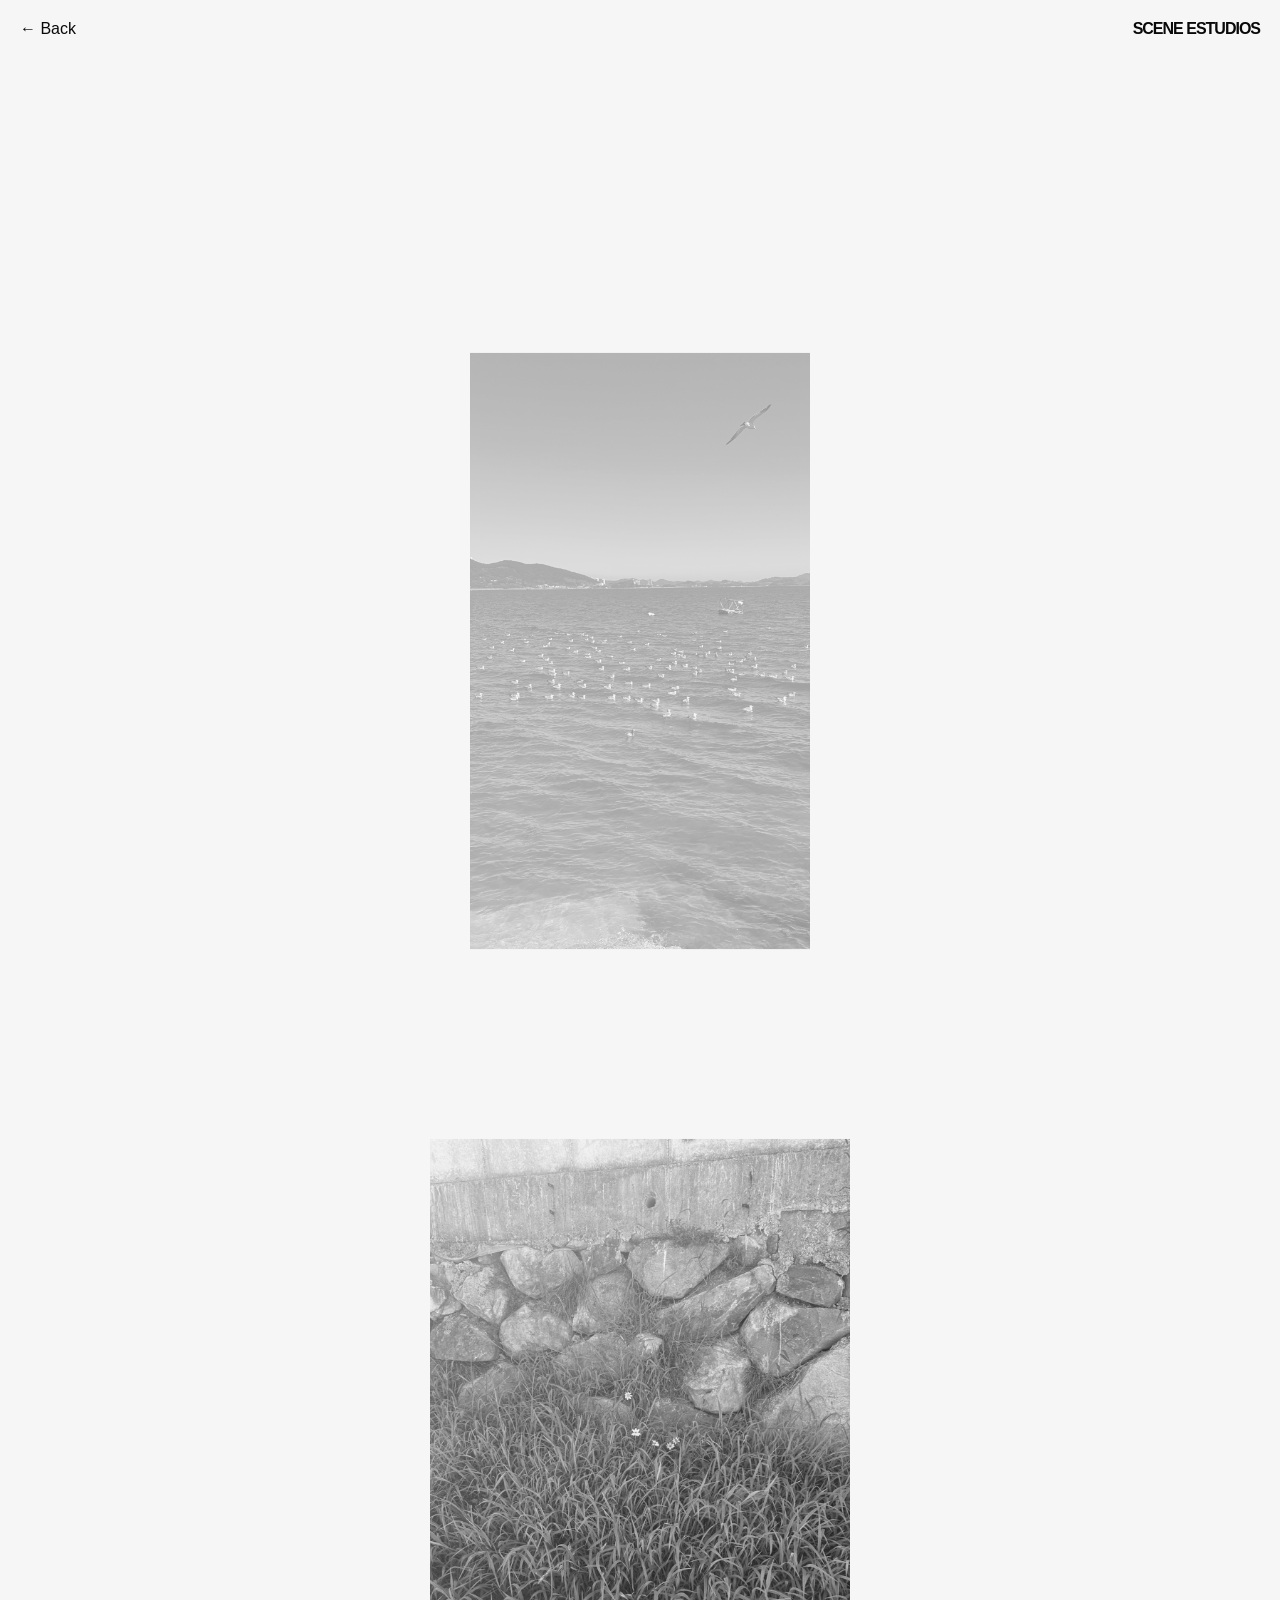
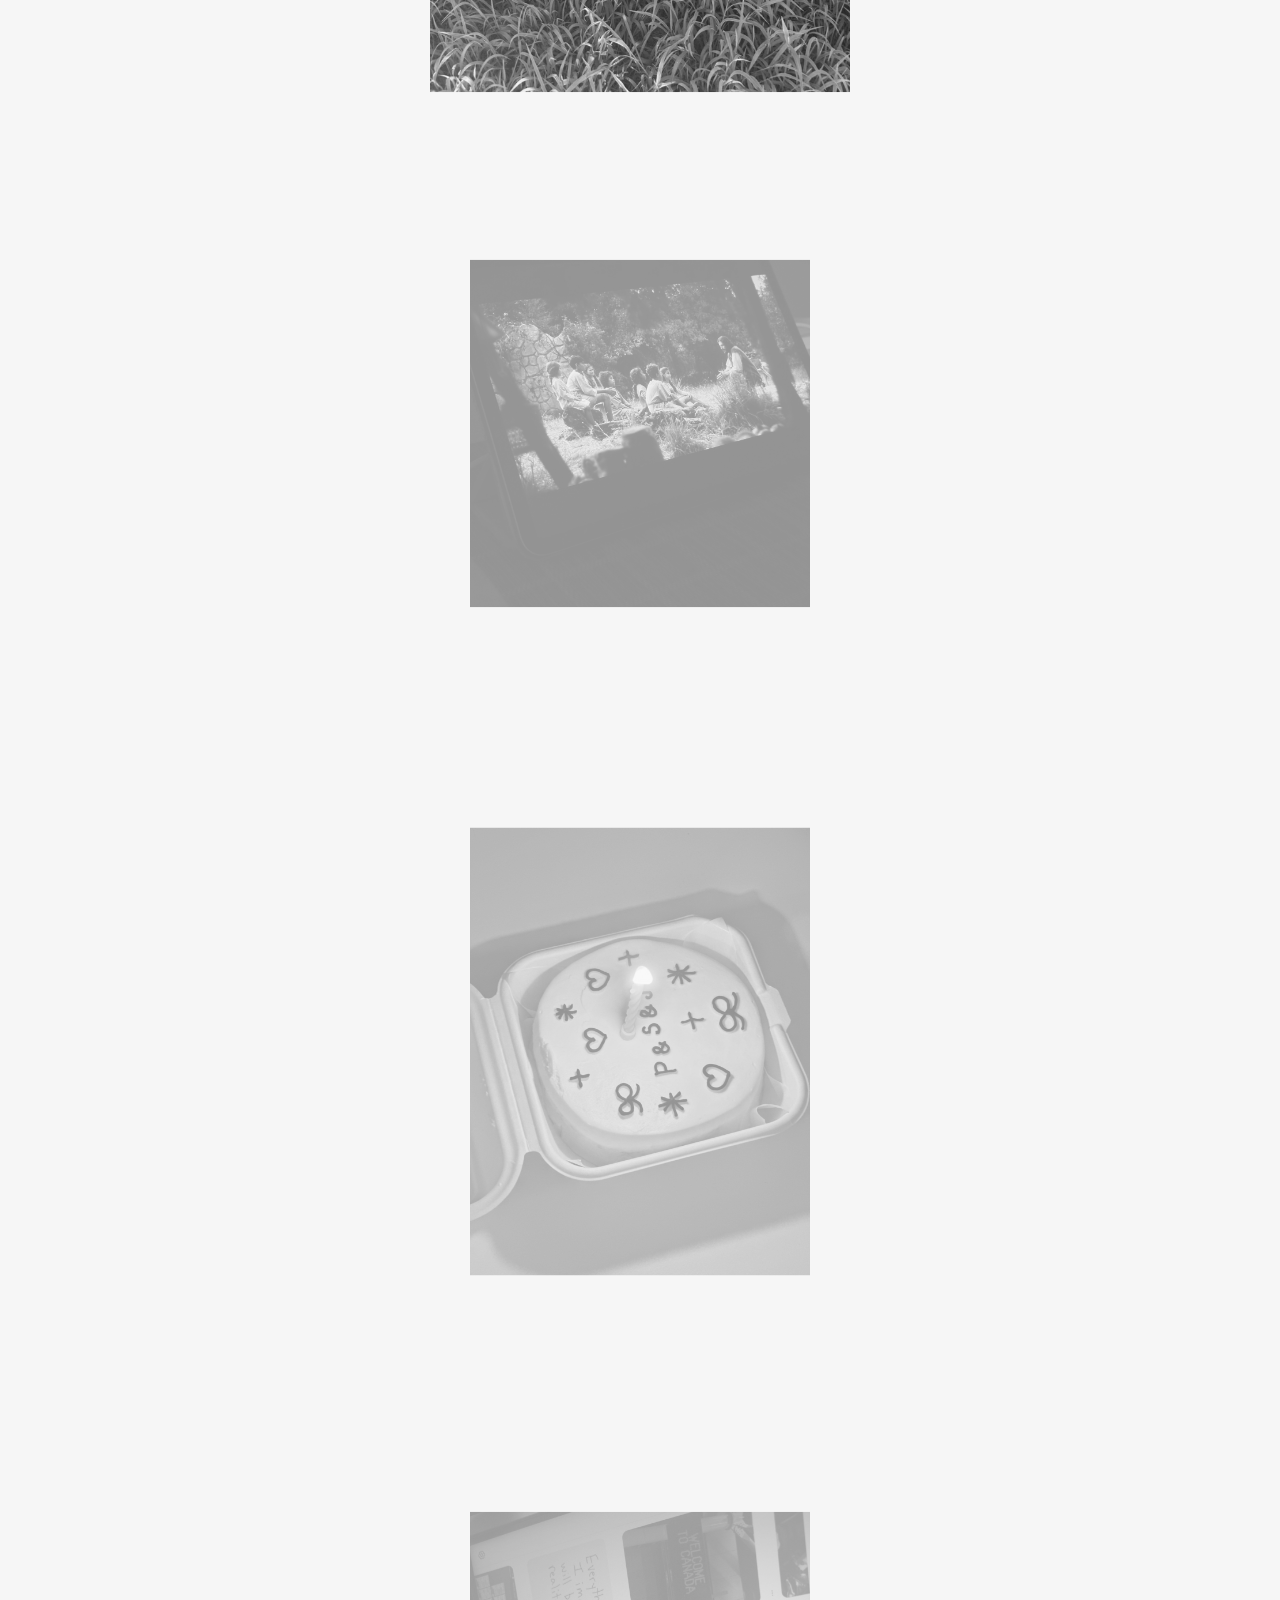
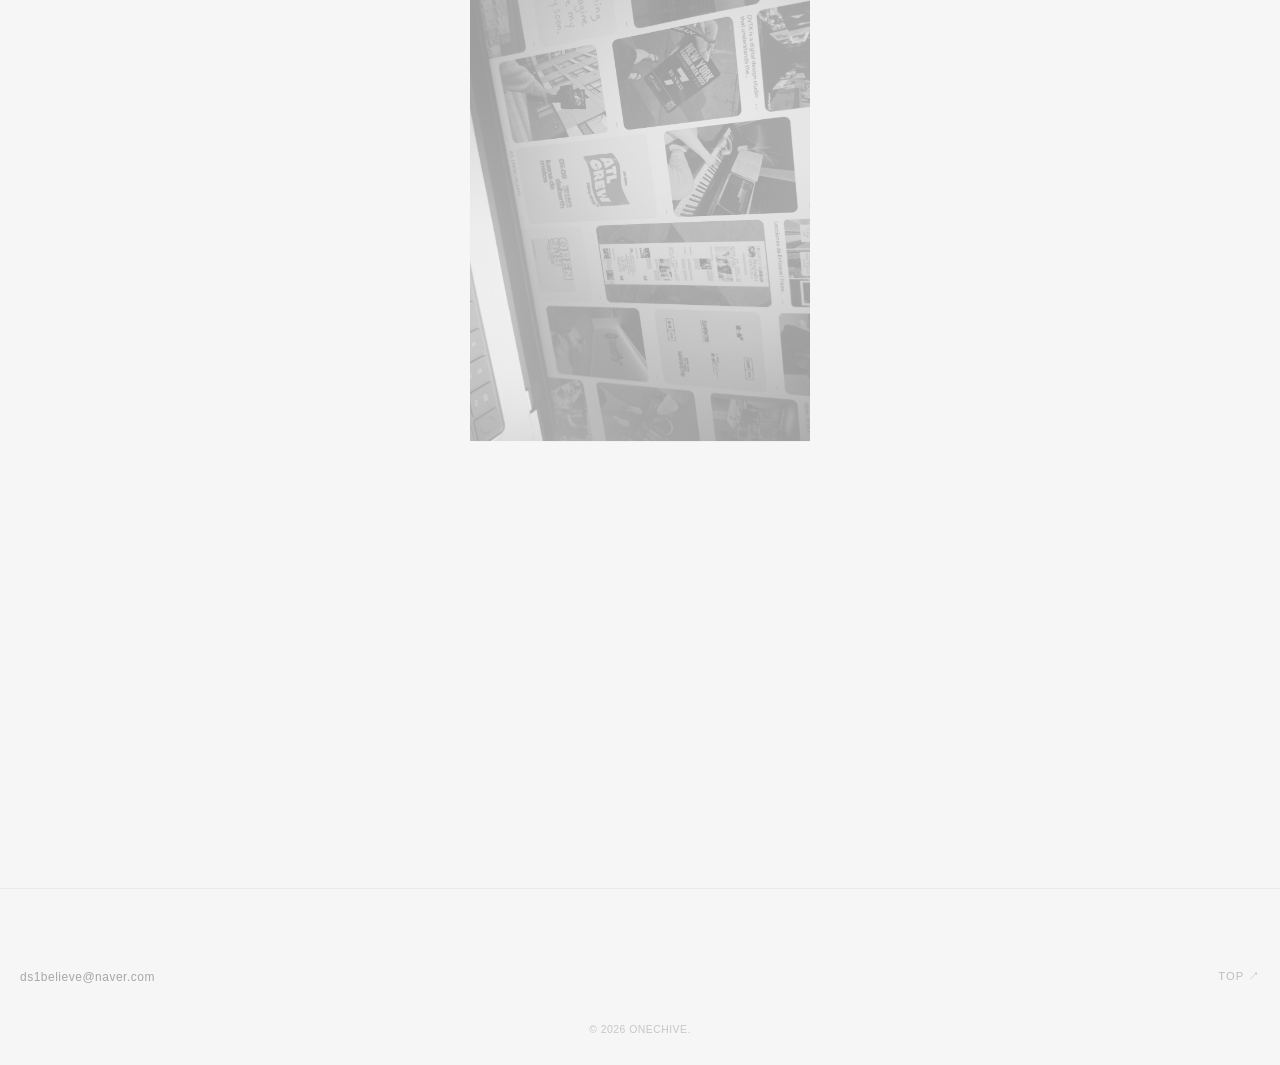
==== work02.html @ 58cfc204 "first commit" ====
<!DOCTYPE html>
<html lang="ko">
<head>
    <meta charset="UTF-8">
    <meta name="viewport" content="width=device-width, initial-scale=1.0">
    <title>Work 02 - Gallery Interaction</title>
    <link rel="preconnect" href="https://fonts.googleapis.com">
    <link rel="stylesheet" href="style.css">
</head>
<body>

    <header>
        <div class="back-btn" onclick="history.back()">← Back</div>
        <div class="logo">SCENE ESTUDIOS</div>
    </header>

    <main class="interaction-gallery">
<main class="interaction-gallery">
        <div class="scroll-item">
            <div class="scroll-img-box">
                <img src="img/work01.jpg" alt="A village overlooking the sea">
                <div class="img-gradient"></div> 
                <div class="scroll-text-box">
                    <span class="num">01</span>
                    <h3>A village overlooking the sea</h3>
                    <p>Having lived in a village overlooking the sea since childhood, I feel close to nature.</p>
                </div>
            </div>
        </div>

        <div class="scroll-item">
            <div class="scroll-img-box">
                <img src="img/work02.jpg" alt="Natural Flow">
                <div class="img-gradient"></div>
                <div class="scroll-text-box">
                    <span class="num">02</span>
                    <h3>The beauty of nature</h3>
                    <p>The healing we receive from nature is profound.<br> TMI: I listen to natural ASMR while doing design work. </p>
                </div>
            </div>
        </div>

        <div class="scroll-item">
            <div class="scroll-img-box">
                <img src="img/work03.jpg" alt="Modern Texture">
                <div class="img-gradient"></div>
                <div class="scroll-text-box">
                    <span class="num">03</span>
                    <h3>Film</h3>
                    <p>My love for design began with films, so I draw a great deal of inspiration from them.</p>
                </div>
            </div>
        </div>

        <div class="scroll-item">
            <div class="scroll-img-box">
                <img src="img/work04.jpg" alt="Soft Contrast">
                <div class="img-gradient"></div>
                <div class="scroll-text-box">
                    <span class="num">04</span>
                    <h3>Friend</h3>
                    <p>Meeting friends occasionally without feeling awkward is like being transported back to childhood. </p>
                </div>
            </div>
        </div>

        <div class="scroll-item">
            <div class="scroll-img-box">
                <img src="img/work05.jpg" alt="Deep Archive">
                <div class="img-gradient"></div>
                <div class="scroll-text-box">
                    <span class="num">05</span>
                    <h3>Reference</h3>
                    <p>Every day, learning something new and discovering the world of design opens up through looking at references...</p>
                </div>
            </div>
        </div>
    </main>
    </main>
    <footer>
    <div class="footer-minimal">
        <a href="mailto:yourname@email.com" class="footer-email">ds1believe@naver.com</a>
        <div class="scroll-up" onclick="scrollToTop()">
            top ↗
        </div>
    </div>
    <div class="footer-bottom">
        <span>© 2026 ONECHIVE.</span>
    </div>
</footer>

    <script src="script.js"></script>
</body>
</html>
---- style.css ----
/* 1. 공통 초기화 및 변수 */
* {
    margin: 0;
    padding: 0;
    box-sizing: border-box;
    font-family: 'Inter', sans-serif;
    text-decoration: none;
    color: inherit;
}

body {
    background: #f6f6f6;
    color: #1a1a1a;
    overflow-x: hidden;
}

/* 2. 공통 헤더 및 메뉴 (메인 & 상세 공용) */
header {
    position: fixed;
    top: 0;
    width: 100%;
    padding: 20px;
    display: flex;
    justify-content: space-between;
    align-items: center;
    z-index: 100;
    mix-blend-mode: difference;
    color: white;
}

/* 메뉴 숫자 옆 서브 텍스트 스타일 */
.menu-links a {
    display: flex;
    align-items: baseline;
    gap: 20px;
    font-size: 5rem;
    line-height: 1.1;
    transition: 0.4s ease;
    font-family: 'Inter', sans-serif;
}

.menu-sub {
    font-size: 1rem;
    font-weight: 300;
    text-transform: uppercase;
    letter-spacing: 2px;
    opacity: 0;
    transition: 0.4s ease;
    font-family: 'Inter', sans-serif;
}

/* 메뉴에 마우스 올렸을 때(호버) 효과 */
.menu-links a:hover {
    padding-left: 20px;
}

.menu-links a:hover .menu-sub {
    opacity: 1;
}

.logo {
    font-weight: bold;
    letter-spacing: -1px;
}

.back-btn,
.menu-open-btn {
    cursor: pointer;
    font-weight: 500;
}

/* 3. 메인 페이지 전용 - 인트로 애니메이션 */
.intro {
    position: relative;
    width: 100%;
    height: 100vh;
    background: #000;
    overflow: hidden;
}

.floating-img {
    position: absolute;
    width: 180px;
    height: 240px;
    opacity: 0;
    transform: translateY(20px);
    animation: floatLoop 4s infinite ease-in-out;
}

.floating-img img {
    width: 100%;
    height: 100%;
    object-fit: cover;
}

/* 사진 배치 지연 */
.img1 {
    top: 15%;
    left: 10%;
    animation-delay: 0s;
}

.img2 {
    top: 40%;
    left: 55%;
    animation-delay: 0.5s;
}

.img3 {
    top: 60%;
    left: 15%;
    animation-delay: 1s;
}

.img4 {
    top: 10%;
    left: 60%;
    animation-delay: 1.5s;
}

.img5 {
    top: 45%;
    left: 25%;
    animation-delay: 2s;
}

@keyframes floatLoop {
    0%,
    100% {
        opacity: 0;
        transform: translateY(20px);
    }
    30%,
    70% {
        opacity: 1;
        transform: translateY(0px);
    }
}

.scroll-hint {
    position: absolute;
    bottom: 30px;
    left: 50%;
    transform: translateX(-50%);
    color: white;
    font-size: 0.8rem;
    letter-spacing: 2px;
}

/* 4. 메인 페이지 전용 - 메뉴 오버레이 */
.menu-overlay {
    position: fixed;
    top: 0;
    left: 0;
    width: 100%;
    height: 100%;
    background: #fff;
    z-index: 200;
    display: flex;
    flex-direction: column;
    justify-content: center;
    align-items: center;
    clip-path: circle(0% at 100% 0%);
    transition: 0.6s ease-in-out;
    color: #1a1a1a;
}

.menu-overlay.active {
    clip-path: circle(150% at 100% 0%);
}

.menu-links a {
    font-size: 3rem;
    margin: 15px 0;
    font-weight: bold;
    transition: 0.3s;
}

.menu-links a:hover {
    color: #888;
}

.menu-close-btn {
    position: absolute;
    top: 20px;
    right: 20px;
    font-weight: bold;
    cursor: pointer;
    color: #1a1a1a;
}

/* 5. 공통 갤러리 및 상세 페이지 본문 레이아웃 */
.gallery,
.detail-content {
    padding: 80px 20px;
}

/* 공통 페이드인 애니메이션 */
.fade-in {
    opacity: 0;
    transform: translateY(40px);
    transition: 1s cubic-bezier(0.2, 1, 0.2, 1);
}

.fade-in.visible {
    opacity: 1;
    transform: translateY(0);
}

/* 메인 리스트 아이템 */
.item {
    display: block;
    margin-bottom: 60px;
}

.img-box {
    width: 100%;
    overflow: hidden;
    background: #ddd;
}

.img-box img {
    width: 100%;
    display: block;
    transition: 0.6s ease;
}

.item:hover .img-box img {
    transform: scale(1.05);
}

.item-info {
    display: flex;
    justify-content: space-between;
    padding: 15px 0;
    border-bottom: 1px solid #ddd;
}

/* 6. 상세 페이지 전용 - 히어로 슬라이더 */
.detail-hero {
    position: relative;
    width: 100%;
    height: 100vh;
    overflow: hidden;
}

.slider-container {
    width: 100%;
    height: 100%;
    position: relative;
}

.slide {
    position: absolute;
    top: 0;
    left: 0;
    width: 100%;
    height: 100%;
    opacity: 0;
    transition: transform 1s cubic-bezier(0.7, 0, 0.3, 1), opacity 0.8s ease;
    transform: translateX(100%);
}

.slide.active {
    opacity: 1;
    transform: translateX(0);
}

.slide.prev {
    transform: translateX(-100%);
}

.slide img {
    width: 100%;
    height: 100%;
    object-fit: cover;
}

.hero-text-overlay {
    position: absolute;
    top: 50%;
    left: 50%;
    transform: translate(-50%, -50%);
    text-align: center;
    color: white;
    z-index: 10;
    width: 90%;
}

.title {
    font-size: 4rem;
    font-weight: 300;
    letter-spacing: -2px;
    line-height: 1;
}

.subtitle {
    font-style: italic;
    font-size: 1rem;
    opacity: 0.8;
    margin-top: 10px;
}

/* 상세 페이지 본문 텍스트 스타일링 */
.content-text-box {
    margin-bottom: 60px;
}

.content-text-box h2 {
    font-size: 1.5rem;
    margin-bottom: 20px;
    border-bottom: 1px solid #1a1a1a;
    padding-bottom: 10px;
}

.content-text-box p {
    font-size: 1.1rem;
    line-height: 1.6;
}

.meta-info {
    margin-top: 20px;
    display: flex;
    gap: 20px;
    font-size: 0.8rem;
    text-transform: uppercase;
    opacity: 0.6;
}

footer {
    padding: 40px 20px;
    text-align: center;
    font-size: 0.8rem;
    opacity: 0.5;
}

/* 상세 페이지 상세 레이아웃 수정 */
/* 히어로 텍스트 스타일 수정 (오버라이딩) */
.hero-text-overlay {
    position: absolute;
    bottom: 10%;
    left: 20px;
    top: auto;
    transform: none;
    text-align: left;
    color: white;
    z-index: 5;
}

.label {
    font-size: 0.9rem;
    font-weight: bold;
    display: block;
    margin-bottom: 10px;
}

.main-title {
    font-size: 4.5rem;
    line-height: 0.9;
    letter-spacing: -3px;
    text-transform: uppercase;
    margin-bottom: 20px;
}

.hero-desc {
    font-size: 1rem;
    max-width: 250px;
    opacity: 0.8;
    line-height: 1.4;
}

/* 인포 그리드 (데이터 섹션) */
.detail-info-grid {
    padding: 60px 20px;
    background: #f6f6f6;
}

.info-row {
    display: flex;
    justify-content: space-between;
    margin-bottom: 40px;
    border-top: 1px solid #000;
    padding-top: 20px;
}

.info-label {
    display: block;
    font-size: 10px;
    text-transform: uppercase;
    margin-bottom: 5px;
    opacity: 0.5;
}

.info-value {
    font-size: 10px;
    font-weight: 300;
}

.overview-box h3 {
    font-size: 1rem;
    text-transform: uppercase;
    margin-bottom: 15px;
}

.overview-box p {
    font-size: 1.1rem;
    line-height: 1.5;
    color: #333;
    letter-spacing: -0.5px;
}

/* 갤러리 비대칭 배치 */
.detail-gallery {
    padding: 0 20px 80px;
    display: flex;
    flex-direction: column;
    gap: 40px;
}

.gallery-item img {
    width: 100%;
    display: block;
    object-fit: cover;
}

.gallery-row {
    display: grid;
    grid-template-columns: 1.5fr 1fr;
    gap: 20px;
    align-items: start;
}

.caption {
    font-size: 0.8rem;
    margin-top: 10px;
    opacity: 0.6;
}

.side-text {
    font-size: 0.9rem;
    line-height: 1.4;
    padding-top: 20px;
    border-top: 1px solid #ddd;
}


/* PC 전용 링크 팝업 스타일 */
.pc-link-wrapper {
    display: flex;
    justify-content: center;
    padding: 40px 20px 100px;
}

.pc-link-card {
    display: flex;
    justify-content: space-between;
    align-items: center;
    width: 100%;
    max-width: 400px;
    padding: 20px 25px;
    background: #ffffff;
    border: 0.5px solid #e0e0e0;
    border-radius: 2px;
    transition: all 0.5s cubic-bezier(0.2, 1, 0.2, 1);
    box-shadow: 0 10px 30px rgba(0, 0, 0, 0.03);
}

.pc-link-card:hover {
    transform: translateY(-5px);
    border-color: #1a1a1a;
    box-shadow: 0 15px 40px rgba(0, 0, 0, 0.08);
}

.pc-tag {
    display: block;
    font-size: 0.6rem;
    text-transform: uppercase;
    letter-spacing: 1.5px;
    margin-bottom: 8px;
    opacity: 0.4;
}

.pc-title {
    font-size: 0.85rem;
    font-weight: 400;
    letter-spacing: -0.3px;
    color: #1a1a1a;
}

.pc-arrow {
    font-size: 1rem;
    opacity: 0.3;
    transition: transform 0.3s ease;
}

.pc-link-card:hover .pc-arrow {
    transform: translate(3px, -3px);
    opacity: 1;
}

/* 모바일 화면에서 너무 크지 않게 조절 */
@media (max-width: 480px) {
    .pc-link-card {
        padding: 15px 20px;
    }
    .pc-title {
        font-size: 0.8rem;
    }
}




/* --- 상세 페이지 텍스트 오버레이 스타일 (중앙 재배치용) --- */
.hero-text-overlay {
    position: absolute;
    top: 50%;
    left: 50%;
    transform: translate(-50%, -50%);
    text-align: center;
    color: white;
    z-index: 10;
    width: 90%;
}

.main-title {
    font-size: 3.5rem;
    line-height: 1;
    letter-spacing: -2px;
    text-transform: uppercase;
    font-weight: 300;
}

.subtitle {
    margin-top: 15px;
    font-size: 1rem;
    font-style: italic;
    opacity: 0.9;
}

/* 2. 이미지 내부에 겹쳐지는 텍스트 박스 */
.overlap-container {
    position: relative;
    width: 100%;
}

.text-on-image {
    position: absolute;
    bottom: 30px;
    left: 20px;
    color: white;
    max-width: 200px;
    z-index: 5;
}

.text-on-image h3 {
    font-size: 1rem;
    margin-bottom: 8px;
    text-transform: uppercase;
}

.text-on-image p {
    font-size: 0.85rem;
    line-height: 1.4;
    opacity: 0.8;
}

.text-on-image.top-left {
    top: 20px;
    left: 20px;
    bottom: auto;
}

/* 3. 갤러리 이미지 위치 조정 */
.gallery-item {
    position: relative;
    overflow: hidden;
}

.gallery-item img {
    width: 100%;
    height: auto;
    display: block;
}

/* Work 02: 인터랙션 갤러리 레이아웃 */
.interaction-gallery {
    padding: 150px 0 200px;
    display: flex;
    flex-direction: column;
    align-items: center;
    gap: 150px;
}

.scroll-item {
    position: relative;
    width: 80%;
    max-width: 500px;
    display: flex;
    flex-direction: column;
    align-items: center;
    transition: all 0.8s cubic-bezier(0.2, 1, 0.2, 1);
}

.scroll-img-box {
    position: relative; /* 그라데이션 배치를 위한 기준점 */
    width: 100%;
    overflow: hidden;
    transform: scale(0.85);
    filter: grayscale(100%);
    opacity: 0.4;
    transition: all 1s ease;
}

.scroll-img-box img {
    width: 100%;
    height: auto;
    display: block;
}

/* 이미지 하단 블랙 그라데이션 */
.img-gradient {
    position: absolute;
    bottom: 0;
    left: 0;
    width: 100%;
    height: 50%; /* 하단에서 절반 정도 올라오도록 */
    background: linear-gradient(to top, rgba(0, 0, 0, 0.6) 0%, rgba(0, 0, 0, 0) 100%);
    z-index: 5;
    opacity: 0; /* 평소엔 숨김 */
    transition: opacity 1s ease;
}

.scroll-text-box {
    position: absolute;
    left: -15%;
    top: 50%;
    transform: translateY(-50%);
    z-index: 10;
    opacity: 0;
    pointer-events: none;
    transition: all 0.8s ease;
    /* mix-blend-mode: difference; */ /* 그라데이션을 썼으므로 주석 처리하거나 빼도 됩니다 */
    color: white; /* 텍스트는 흰색으로 고정 */
}

.scroll-text-box .num {
    font-size: 0.8rem;
    font-weight: bold;
    display: block;
}

.scroll-text-box h3 {
    font-size: 2rem;
    text-transform: uppercase;
    line-height: 1.1;
    margin: 10px 0;
    letter-spacing: -1px;
}

.scroll-text-box p {
    font-size: 0.9rem;
    max-width: 150px;
    opacity: 0.8;
}

/* 활성화 상태 (중앙 감지 시) */
.scroll-item.active .scroll-img-box {
    transform: scale(1.05);
    filter: grayscale(0%);
    opacity: 1;
}

/* 활성화 시 그라데이션도 함께 나타남 */
.scroll-item.active .img-gradient {
    opacity: 1;
}

.scroll-item.active .scroll-text-box {
    opacity: 1;
    left: -10%;
}

@media (max-width: 768px) {
    .scroll-text-box {
        left: 20px;
        top: auto;
        bottom: 30px; /* 아래쪽으로 배치 */
        transform: none;
    }

    .scroll-item.active .scroll-text-box {
        left: 20px;
    }
    
    .scroll-text-box h3 {
        font-size: 1.5rem;
    }
}

/* 푸터 */
footer {
    padding: 80px 20px 30px;
    background: #f6f6f6;
    border-top: 0.5px solid #e0e0e0;
}

.footer-minimal {
    display: flex;
    justify-content: space-between;
    align-items: center;
    margin-bottom: 40px;
}

.footer-email {
    font-size: 0.75rem;
    font-weight: 400;
    letter-spacing: 0.5px;
    opacity: 0.7;
    transition: opacity 0.3s ease;
}

.footer-email:hover {
    opacity: 1;
}

.scroll-up {
    font-size: 0.7rem;
    font-weight: 400;
    text-transform: uppercase;
    letter-spacing: 1px;
    cursor: pointer;
    opacity: 0.5;
    transition: opacity 0.3s ease;
}

.scroll-up:hover {
    opacity: 1;
}

.footer-bottom {
    font-size: 0.65rem;
    color: #999;
    letter-spacing: 0.5px;
}

@media (max-width: 480px) {
    .footer-minimal {
        flex-direction: row;
    }
}
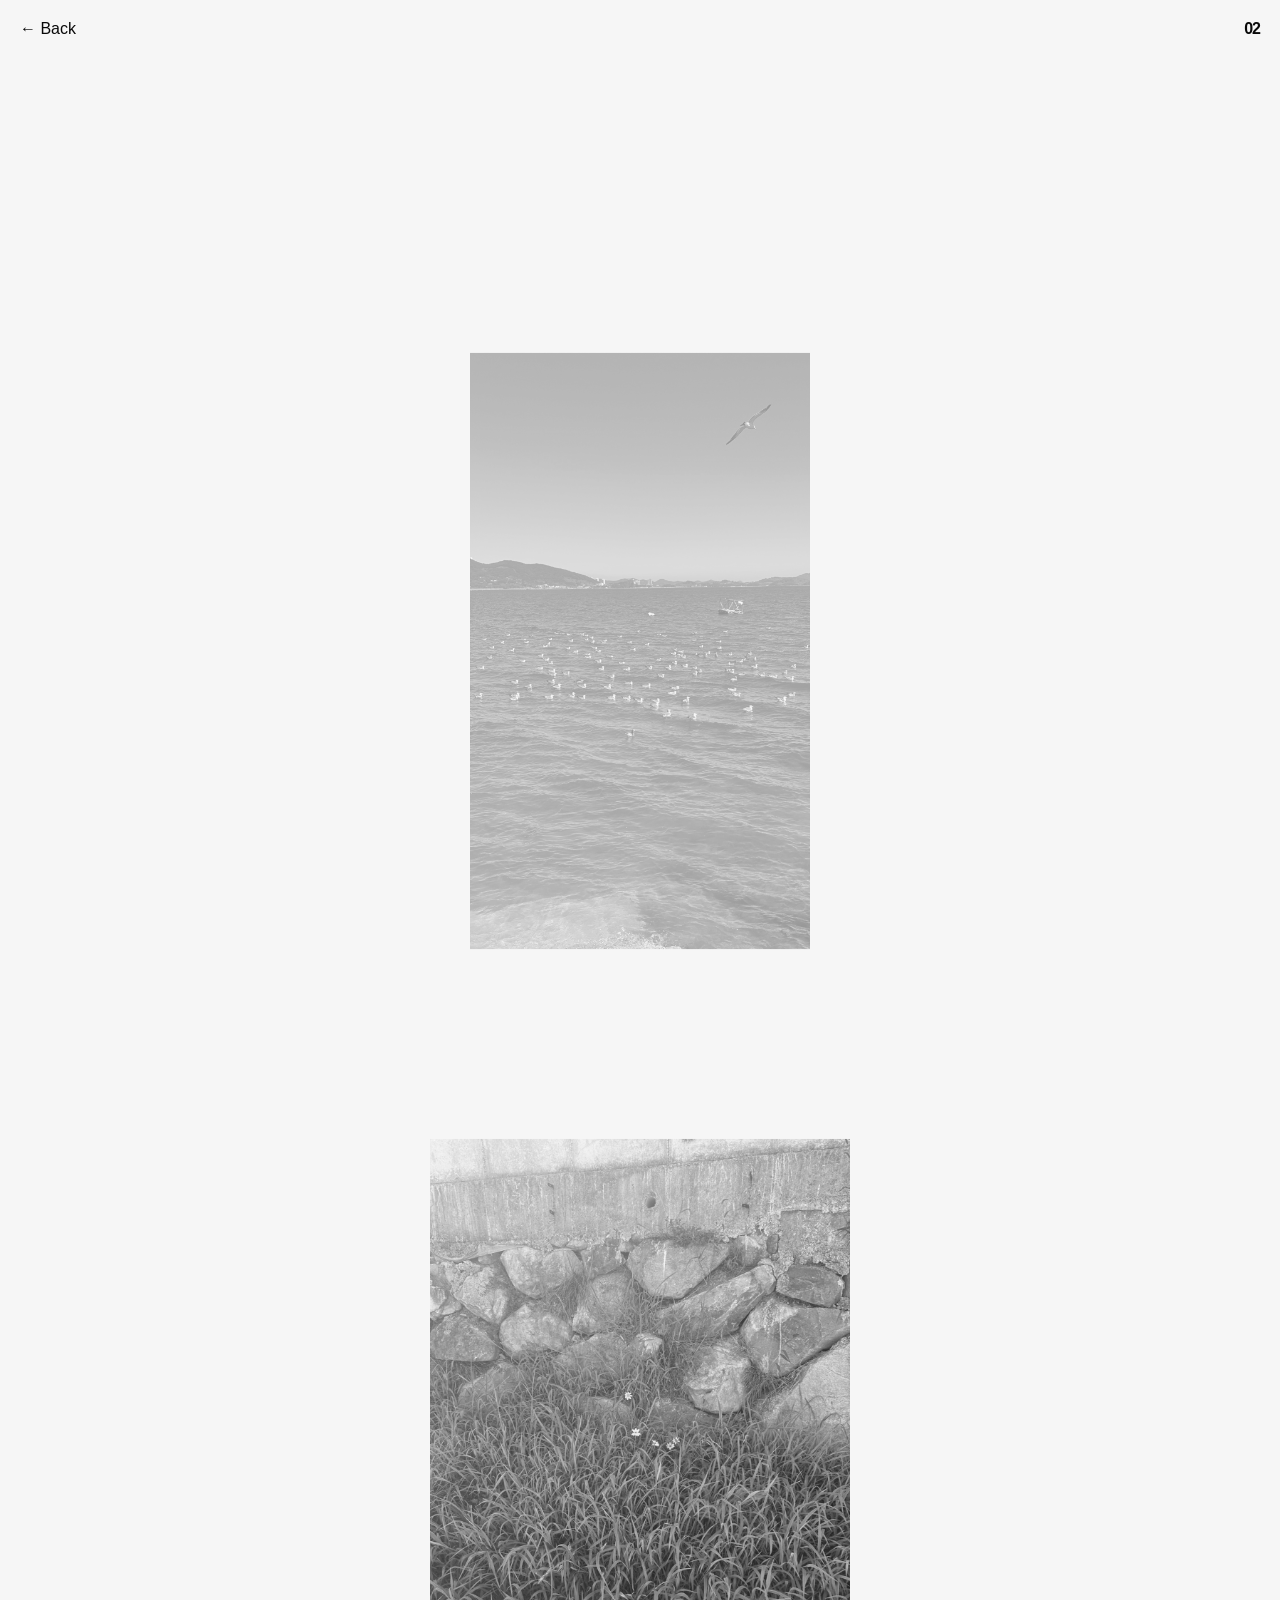
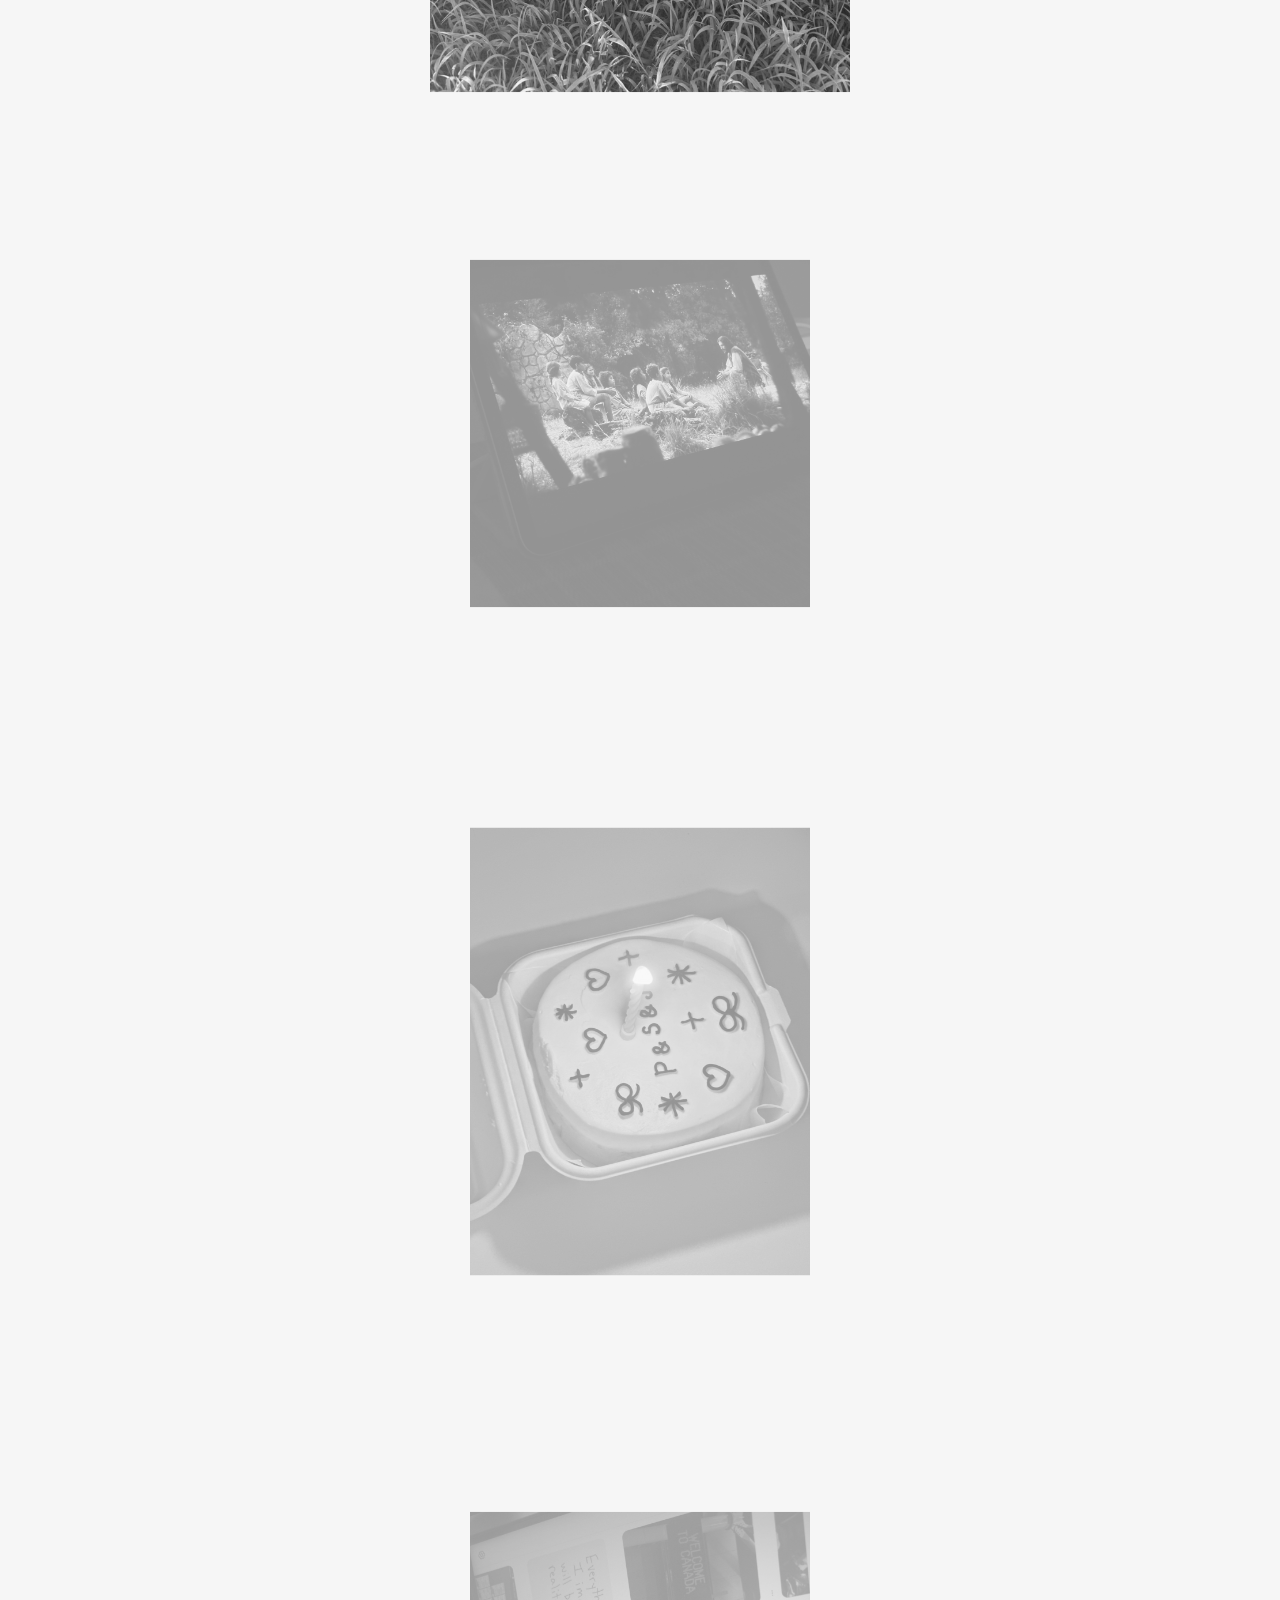
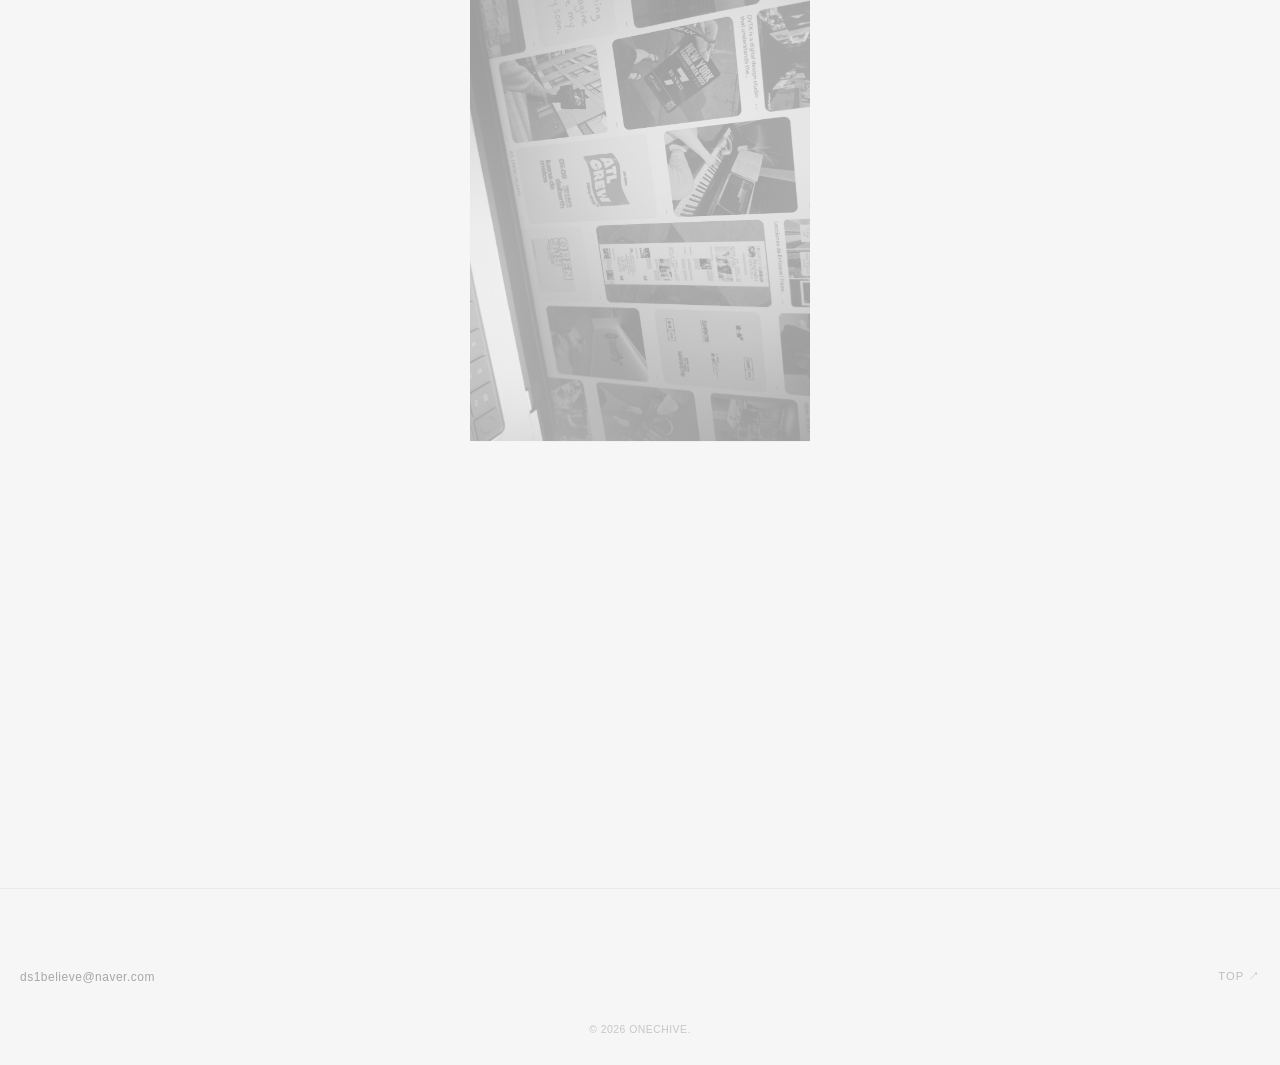
==== commit d4dec670: "Update work02.html" ====
--- a/work02.html
+++ b/work02.html
@@ -11,7 +11,7 @@
 
     <header>
         <div class="back-btn" onclick="history.back()">← Back</div>
-        <div class="logo">SCENE ESTUDIOS</div>
+        <div class="logo">02</div>
     </header>
 
     <main class="interaction-gallery">
@@ -91,4 +91,4 @@
 
     <script src="script.js"></script>
 </body>
-</html>+</html>
--- a/style.css
+++ b/style.css
@@ -234,6 +234,7 @@
     justify-content: space-between;
     padding: 15px 0;
     border-bottom: 1px solid #ddd;
+    font-size: 12;
 }
 
 /* 6. 상세 페이지 전용 - 히어로 슬라이더 */
@@ -748,4 +749,4 @@
     .footer-minimal {
         flex-direction: row;
     }
-}+}
